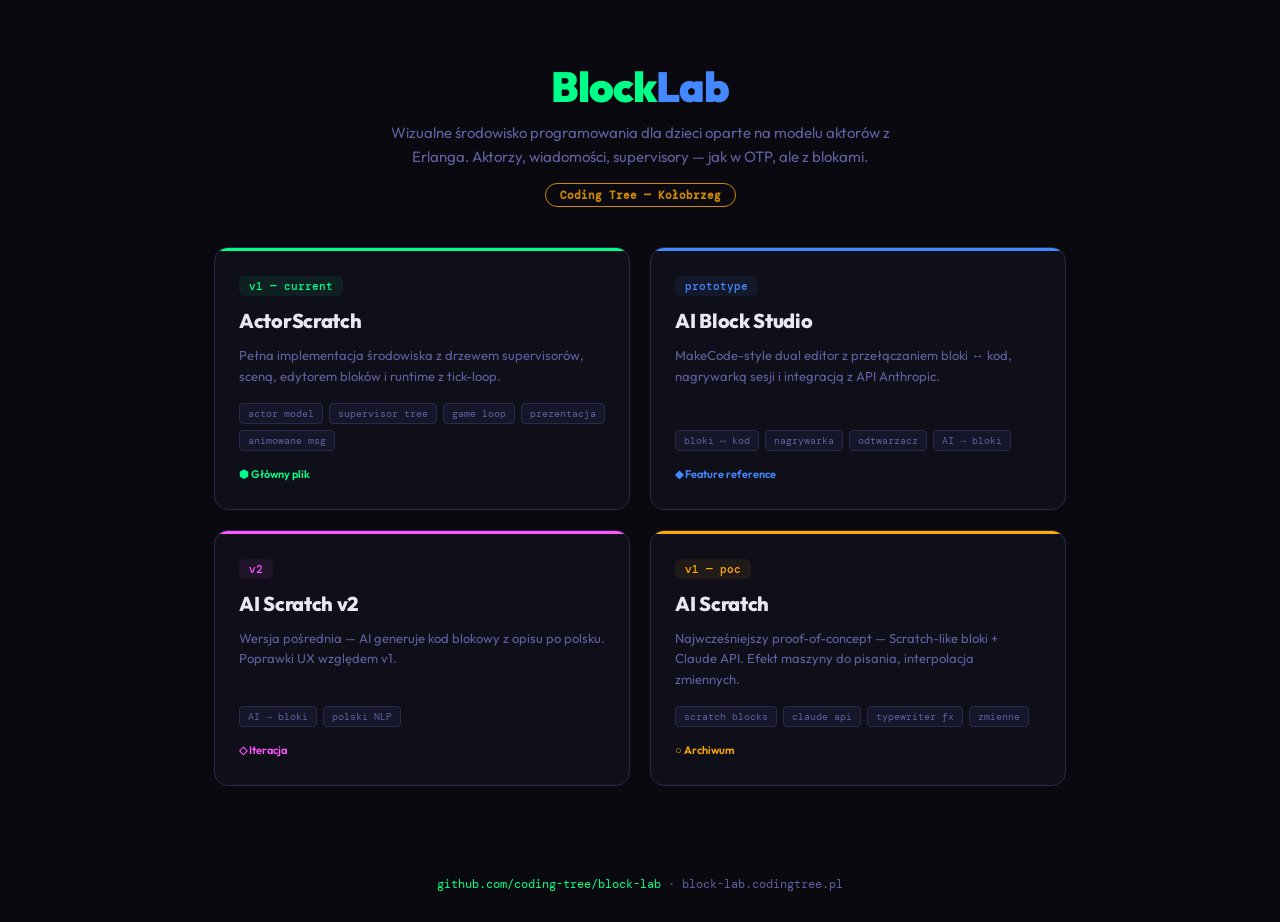
==== index.html @ 1caf3f64 "Initial commit — landing page + all prototype versions BlockLab visual programming environment for k" ====
<!DOCTYPE html>
<html lang="pl">
<head>
<meta charset="UTF-8">
<meta name="viewport" content="width=device-width, initial-scale=1.0">
<title>Block Lab — Coding Tree</title>
<link href="https://fonts.googleapis.com/css2?family=DM+Mono:wght@400;500&family=Outfit:wght@400;500;600;700;800;900&display=swap" rel="stylesheet">
<style>
:root {
  --bg:      #09090f;
  --bg2:     #0f0f1a;
  --bg3:     #16162a;
  --border:  #2a2a4a;
  --border2: #3a3a6a;
  --text:    #e8e8f0;
  --muted:   #6060a0;
  --green:   #00ff88;
  --blue:    #4488ff;
  --orange:  #ffaa00;
  --pink:    #ff55ff;
  --cyan:    #00ffff;
  --font:    'Outfit', sans-serif;
  --mono:    'DM Mono', monospace;
}

*, *::before, *::after { box-sizing: border-box; margin: 0; padding: 0; }

body {
  background: var(--bg);
  color: var(--text);
  font-family: var(--font);
  min-height: 100vh;
  display: flex;
  flex-direction: column;
  align-items: center;
}

header {
  text-align: center;
  padding: 60px 20px 40px;
}

header h1 {
  font-size: 42px;
  font-weight: 900;
  letter-spacing: -1px;
  margin-bottom: 8px;
}
header h1 .block { color: var(--green); }
header h1 .lab { color: var(--blue); }

header p {
  font-size: 15px;
  color: var(--muted);
  max-width: 520px;
  line-height: 1.6;
}

header .badge {
  display: inline-block;
  margin-top: 14px;
  padding: 4px 14px;
  font-size: 11px;
  font-weight: 600;
  font-family: var(--mono);
  color: var(--orange);
  border: 1px solid var(--orange);
  border-radius: 20px;
  opacity: .8;
}

.grid {
  display: grid;
  grid-template-columns: repeat(auto-fit, minmax(280px, 1fr));
  gap: 20px;
  max-width: 900px;
  width: 100%;
  padding: 0 24px 60px;
}

.card {
  background: var(--bg2);
  border: 1px solid var(--border);
  border-radius: 14px;
  padding: 28px 24px;
  display: flex;
  flex-direction: column;
  gap: 12px;
  transition: border-color .2s, transform .2s;
  text-decoration: none;
  color: inherit;
  position: relative;
  overflow: hidden;
}

.card:hover {
  border-color: var(--border2);
  transform: translateY(-3px);
}

.card::before {
  content: '';
  position: absolute;
  top: 0; left: 0; right: 0;
  height: 3px;
}

.card[data-accent="green"]::before  { background: var(--green); }
.card[data-accent="blue"]::before   { background: var(--blue); }
.card[data-accent="pink"]::before   { background: var(--pink); }
.card[data-accent="orange"]::before { background: var(--orange); }

.card .version {
  font-family: var(--mono);
  font-size: 11px;
  font-weight: 500;
  padding: 3px 10px;
  border-radius: 6px;
  align-self: flex-start;
}

.card[data-accent="green"] .version  { color: var(--green); background: #00ff8812; }
.card[data-accent="blue"] .version   { color: var(--blue); background: #4488ff12; }
.card[data-accent="pink"] .version   { color: var(--pink); background: #ff55ff12; }
.card[data-accent="orange"] .version { color: var(--orange); background: #ffaa0012; }

.card h2 {
  font-size: 20px;
  font-weight: 800;
  letter-spacing: -.3px;
}

.card .desc {
  font-size: 13px;
  color: var(--muted);
  line-height: 1.6;
  flex: 1;
}

.card .features {
  display: flex;
  flex-wrap: wrap;
  gap: 6px;
  margin-top: 4px;
}

.card .features span {
  font-family: var(--mono);
  font-size: 10px;
  padding: 3px 8px;
  border-radius: 4px;
  background: var(--bg3);
  border: 1px solid var(--border);
  color: var(--muted);
}

.card .status {
  font-size: 11px;
  font-weight: 600;
  margin-top: 4px;
}

footer {
  padding: 30px 20px;
  text-align: center;
  font-size: 12px;
  color: var(--muted);
  font-family: var(--mono);
}

footer a {
  color: var(--green);
  text-decoration: none;
}
footer a:hover { text-decoration: underline; }
</style>
</head>
<body>

<header>
  <h1><span class="block">Block</span><span class="lab">Lab</span></h1>
  <p>Wizualne środowisko programowania dla dzieci oparte na modelu aktorów z Erlanga. Aktorzy, wiadomości, supervisory — jak w OTP, ale z blokami.</p>
  <div class="badge">Coding Tree — Kołobrzeg</div>
</header>

<div class="grid">

  <a class="card" href="actor-scratch-v1.html" data-accent="green">
    <span class="version">v1 — current</span>
    <h2>ActorScratch</h2>
    <p class="desc">Pełna implementacja środowiska z drzewem supervisorów, sceną, edytorem bloków i runtime z tick-loop.</p>
    <div class="features">
      <span>actor model</span>
      <span>supervisor tree</span>
      <span>game loop</span>
      <span>prezentacja</span>
      <span>animowane msg</span>
    </div>
    <div class="status" style="color: var(--green);">⬢ Główny plik</div>
  </a>

  <a class="card" href="ai-block-studio.html" data-accent="blue">
    <span class="version">prototype</span>
    <h2>AI Block Studio</h2>
    <p class="desc">MakeCode-style dual editor z przełączaniem bloki ↔ kod, nagrywarką sesji i integracją z API Anthropic.</p>
    <div class="features">
      <span>bloki ↔ kod</span>
      <span>nagrywarka</span>
      <span>odtwarzacz</span>
      <span>AI → bloki</span>
    </div>
    <div class="status" style="color: var(--blue);">◆ Feature reference</div>
  </a>

  <a class="card" href="ai-scratch-v2.html" data-accent="pink">
    <span class="version">v2</span>
    <h2>AI Scratch v2</h2>
    <p class="desc">Wersja pośrednia — AI generuje kod blokowy z opisu po polsku. Poprawki UX względem v1.</p>
    <div class="features">
      <span>AI → bloki</span>
      <span>polski NLP</span>
    </div>
    <div class="status" style="color: var(--pink);">◇ Iteracja</div>
  </a>

  <a class="card" href="ai-scratch.html" data-accent="orange">
    <span class="version">v1 — poc</span>
    <h2>AI Scratch</h2>
    <p class="desc">Najwcześniejszy proof-of-concept — Scratch-like bloki + Claude API. Efekt maszyny do pisania, interpolacja zmiennych.</p>
    <div class="features">
      <span>scratch blocks</span>
      <span>claude api</span>
      <span>typewriter fx</span>
      <span>zmienne</span>
    </div>
    <div class="status" style="color: var(--orange);">○ Archiwum</div>
  </a>

</div>

<footer>
  <a href="https://github.com/coding-tree/block-lab">github.com/coding-tree/block-lab</a> · block-lab.codingtree.pl
</footer>

</body>
</html>
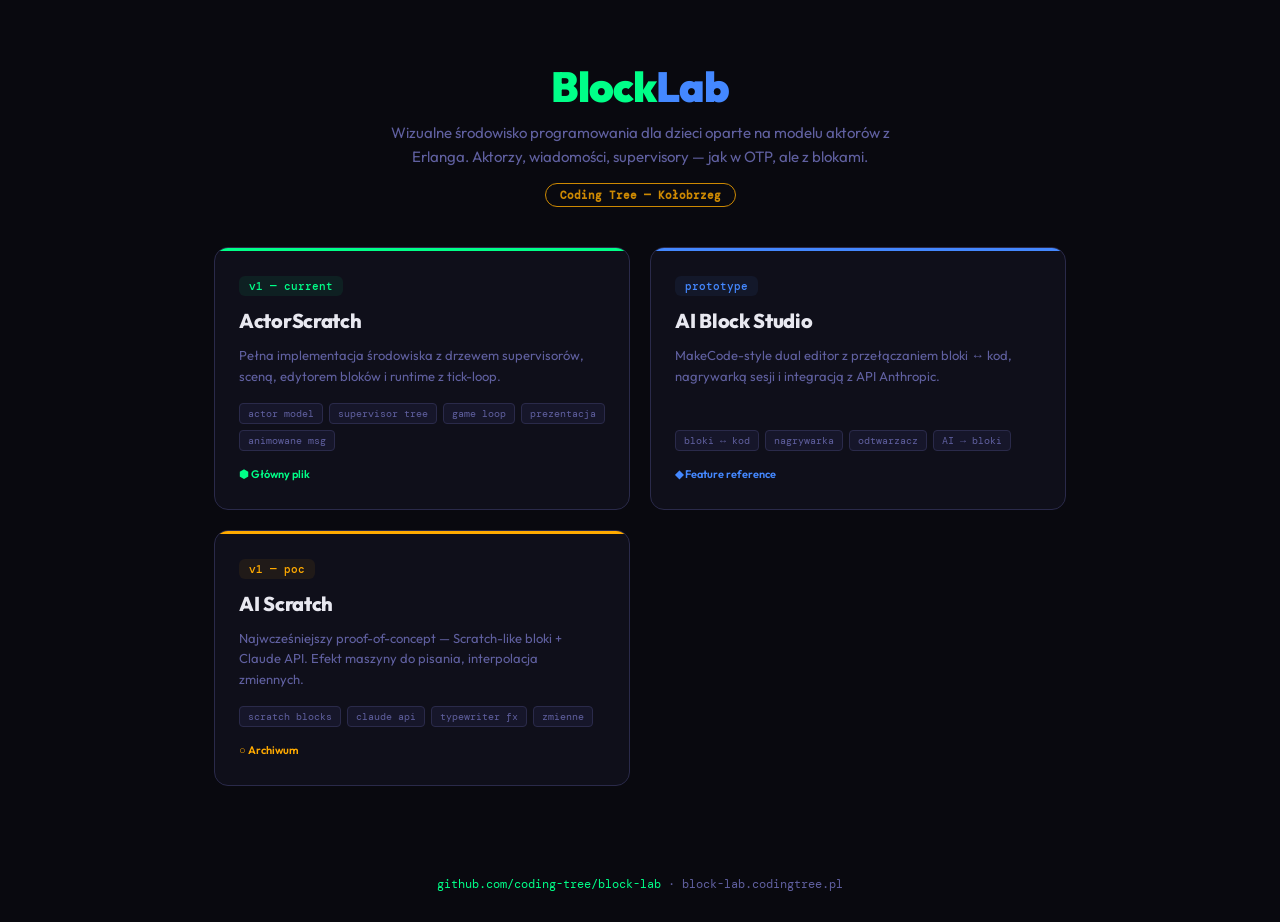
==== commit 946dc738: "Remove incomplete ai-scratch-v2 project" ====
--- a/index.html
+++ b/index.html
@@ -185,7 +185,7 @@
 
 <div class="grid">
 
-  <a class="card" href="actor-scratch-v1.html" data-accent="green">
+  <a class="card" href="actor-scratch/" data-accent="green">
     <span class="version">v1 — current</span>
     <h2>ActorScratch</h2>
     <p class="desc">Pełna implementacja środowiska z drzewem supervisorów, sceną, edytorem bloków i runtime z tick-loop.</p>
@@ -199,7 +199,7 @@
     <div class="status" style="color: var(--green);">⬢ Główny plik</div>
   </a>
 
-  <a class="card" href="ai-block-studio.html" data-accent="blue">
+  <a class="card" href="ai-block-studio/" data-accent="blue">
     <span class="version">prototype</span>
     <h2>AI Block Studio</h2>
     <p class="desc">MakeCode-style dual editor z przełączaniem bloki ↔ kod, nagrywarką sesji i integracją z API Anthropic.</p>
@@ -212,18 +212,7 @@
     <div class="status" style="color: var(--blue);">◆ Feature reference</div>
   </a>
 
-  <a class="card" href="ai-scratch-v2.html" data-accent="pink">
-    <span class="version">v2</span>
-    <h2>AI Scratch v2</h2>
-    <p class="desc">Wersja pośrednia — AI generuje kod blokowy z opisu po polsku. Poprawki UX względem v1.</p>
-    <div class="features">
-      <span>AI → bloki</span>
-      <span>polski NLP</span>
-    </div>
-    <div class="status" style="color: var(--pink);">◇ Iteracja</div>
-  </a>
-
-  <a class="card" href="ai-scratch.html" data-accent="orange">
+<a class="card" href="ai-scratch/" data-accent="orange">
     <span class="version">v1 — poc</span>
     <h2>AI Scratch</h2>
     <p class="desc">Najwcześniejszy proof-of-concept — Scratch-like bloki + Claude API. Efekt maszyny do pisania, interpolacja zmiennych.</p>
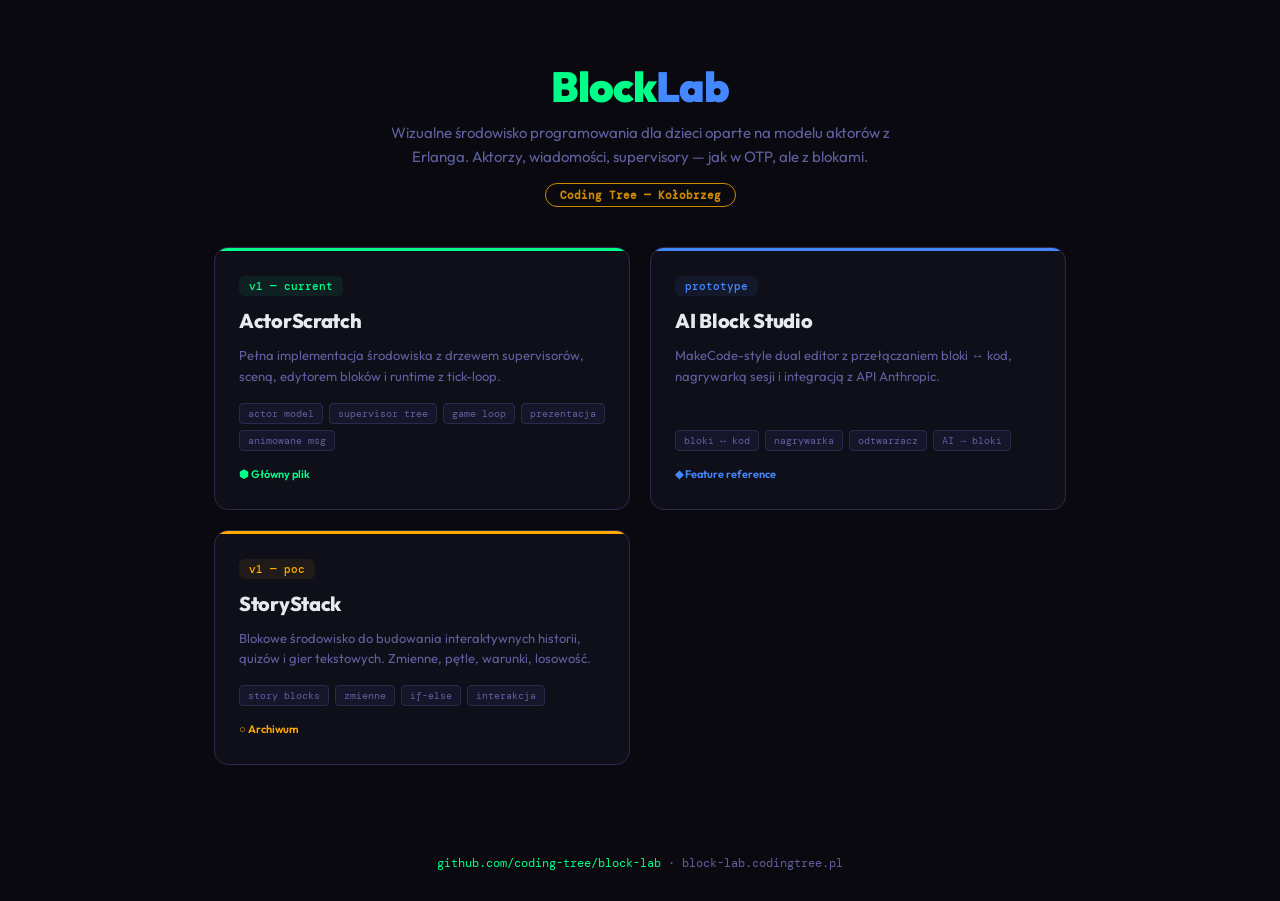
==== commit a96d50ba: "Rename AI Scratch to StoryStack Rebranded to reflect actual focus: building interactive stories, qui" ====
--- a/index.html
+++ b/index.html
@@ -212,15 +212,15 @@
     <div class="status" style="color: var(--blue);">◆ Feature reference</div>
   </a>
 
-<a class="card" href="ai-scratch/" data-accent="orange">
+<a class="card" href="story-stack/" data-accent="orange">
     <span class="version">v1 — poc</span>
-    <h2>AI Scratch</h2>
-    <p class="desc">Najwcześniejszy proof-of-concept — Scratch-like bloki + Claude API. Efekt maszyny do pisania, interpolacja zmiennych.</p>
+    <h2>StoryStack</h2>
+    <p class="desc">Blokowe środowisko do budowania interaktywnych historii, quizów i gier tekstowych. Zmienne, pętle, warunki, losowość.</p>
     <div class="features">
-      <span>scratch blocks</span>
-      <span>claude api</span>
-      <span>typewriter fx</span>
+      <span>story blocks</span>
       <span>zmienne</span>
+      <span>if-else</span>
+      <span>interakcja</span>
     </div>
     <div class="status" style="color: var(--orange);">○ Archiwum</div>
   </a>
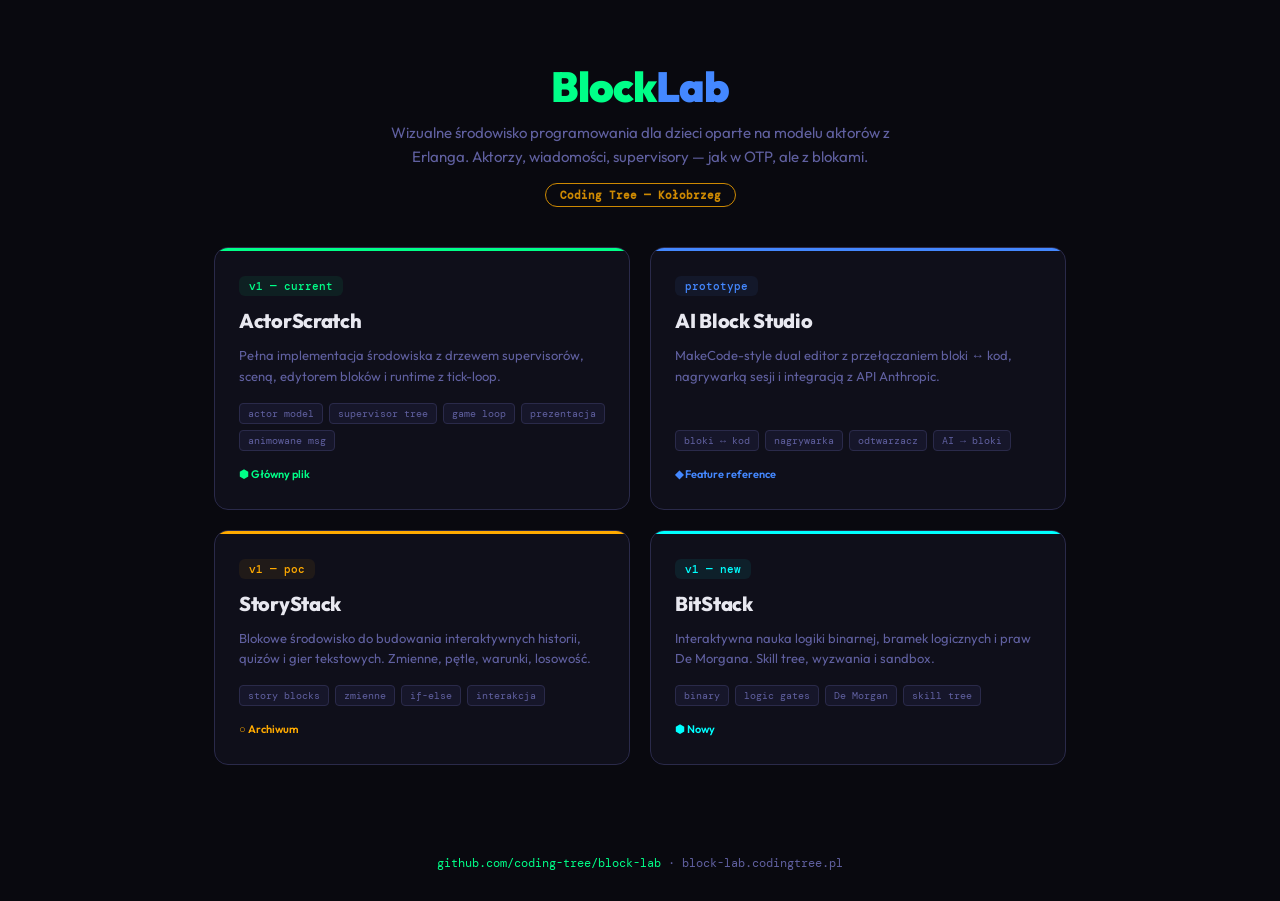
==== commit 8afaf49b: "Add BitStack — interactive binary & logic gates learning tool New tool at bit-stack/ teaching binary" ====
--- a/index.html
+++ b/index.html
@@ -109,6 +109,7 @@
 .card[data-accent="blue"]::before   { background: var(--blue); }
 .card[data-accent="pink"]::before   { background: var(--pink); }
 .card[data-accent="orange"]::before { background: var(--orange); }
+.card[data-accent="cyan"]::before   { background: var(--cyan); }
 
 .card .version {
   font-family: var(--mono);
@@ -123,6 +124,7 @@
 .card[data-accent="blue"] .version   { color: var(--blue); background: #4488ff12; }
 .card[data-accent="pink"] .version   { color: var(--pink); background: #ff55ff12; }
 .card[data-accent="orange"] .version { color: var(--orange); background: #ffaa0012; }
+.card[data-accent="cyan"] .version   { color: var(--cyan); background: #00ffff12; }
 
 .card h2 {
   font-size: 20px;
@@ -225,6 +227,19 @@
     <div class="status" style="color: var(--orange);">○ Archiwum</div>
   </a>
 
+  <a class="card" href="bit-stack/" data-accent="cyan">
+    <span class="version">v1 — new</span>
+    <h2>BitStack</h2>
+    <p class="desc">Interaktywna nauka logiki binarnej, bramek logicznych i praw De Morgana. Skill tree, wyzwania i sandbox.</p>
+    <div class="features">
+      <span>binary</span>
+      <span>logic gates</span>
+      <span>De Morgan</span>
+      <span>skill tree</span>
+    </div>
+    <div class="status" style="color: var(--cyan);">⬢ Nowy</div>
+  </a>
+
 </div>
 
 <footer>
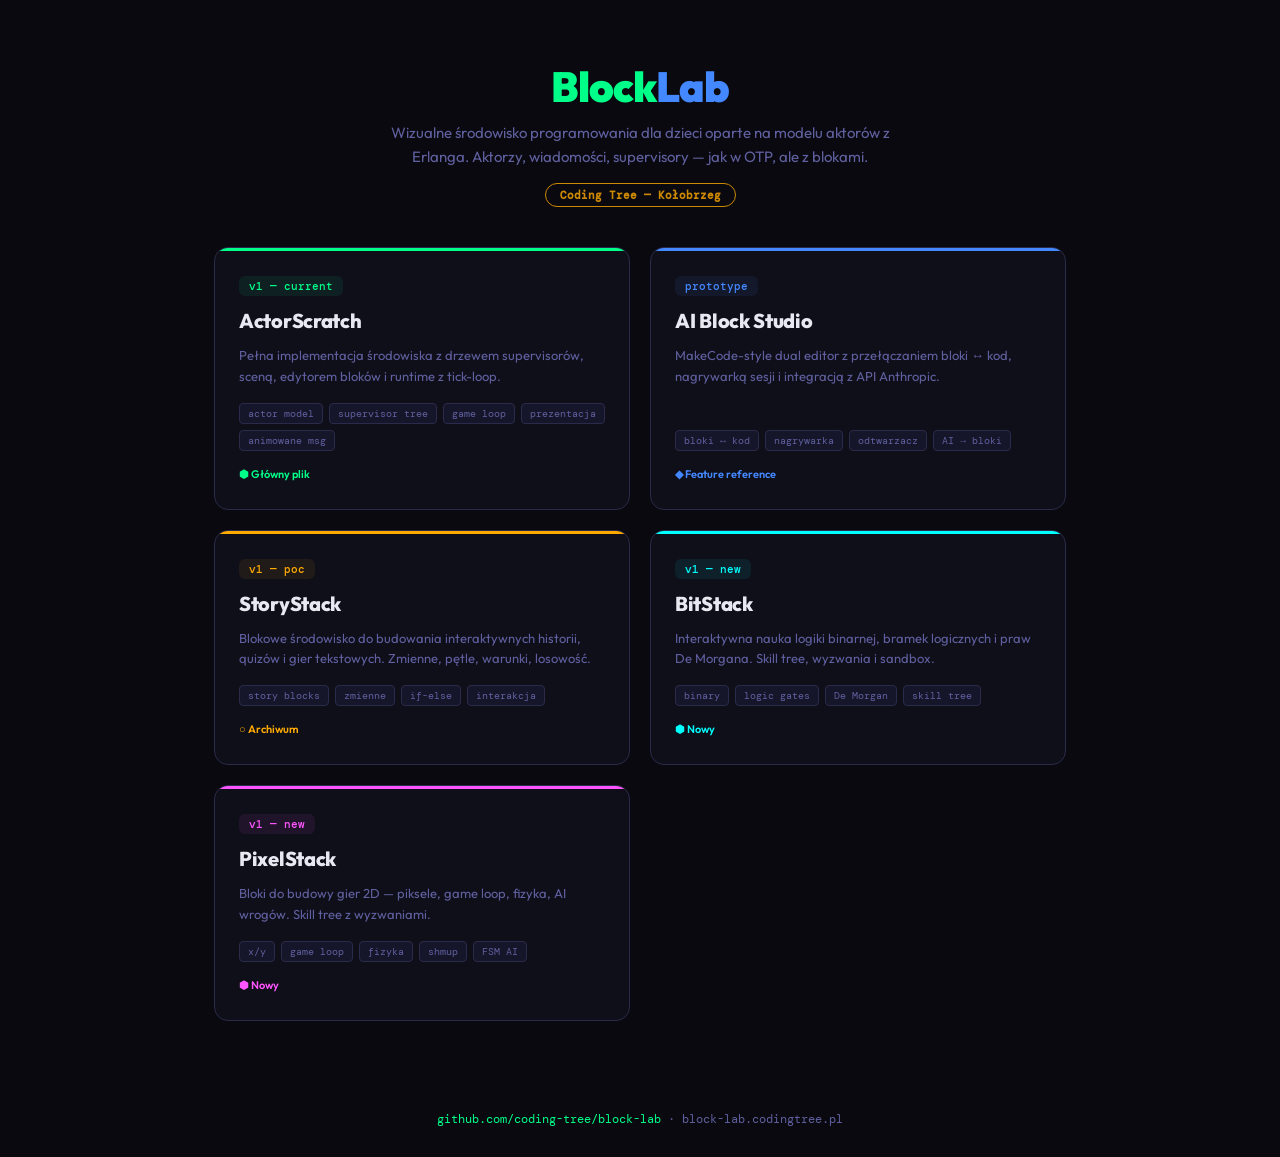
==== commit c8f16da4: "Link PixelStack card on block-lab index" ====
--- a/index.html
+++ b/index.html
@@ -240,6 +240,20 @@
     <div class="status" style="color: var(--cyan);">⬢ Nowy</div>
   </a>
 
+  <a class="card" href="pixel-stack/" data-accent="pink">
+    <span class="version">v1 — new</span>
+    <h2>PixelStack</h2>
+    <p class="desc">Bloki do budowy gier 2D — piksele, game loop, fizyka, AI wrogów. Skill tree z wyzwaniami.</p>
+    <div class="features">
+      <span>x/y</span>
+      <span>game loop</span>
+      <span>fizyka</span>
+      <span>shmup</span>
+      <span>FSM AI</span>
+    </div>
+    <div class="status" style="color: var(--pink);">⬢ Nowy</div>
+  </a>
+
 </div>
 
 <footer>
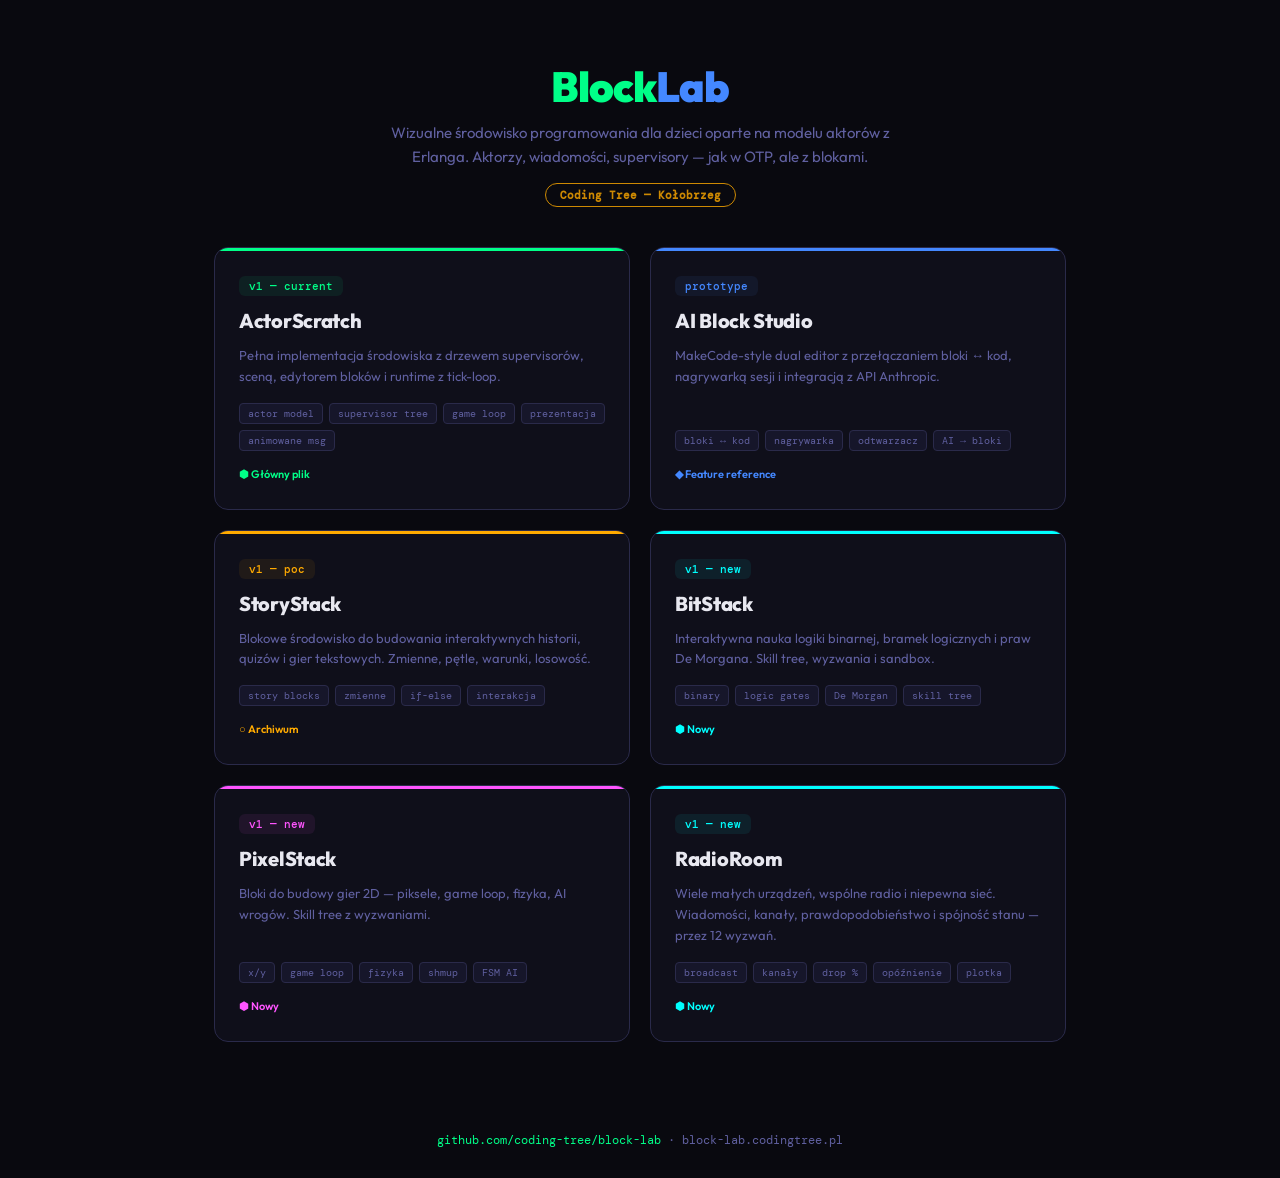
==== commit 6695e824: "RadioRoom M6: Chapter 3 (eventual consistency) + landing-page link Four eventual-consistency challen" ====
--- a/index.html
+++ b/index.html
@@ -254,6 +254,20 @@
     <div class="status" style="color: var(--pink);">⬢ Nowy</div>
   </a>
 
+  <a class="card" href="radio-room/" data-accent="cyan">
+    <span class="version">v1 — new</span>
+    <h2>RadioRoom</h2>
+    <p class="desc">Wiele małych urządzeń, wspólne radio i niepewna sieć. Wiadomości, kanały, prawdopodobieństwo i spójność stanu — przez 12 wyzwań.</p>
+    <div class="features">
+      <span>broadcast</span>
+      <span>kanały</span>
+      <span>drop %</span>
+      <span>opóźnienie</span>
+      <span>plotka</span>
+    </div>
+    <div class="status" style="color: var(--cyan);">⬢ Nowy</div>
+  </a>
+
 </div>
 
 <footer>
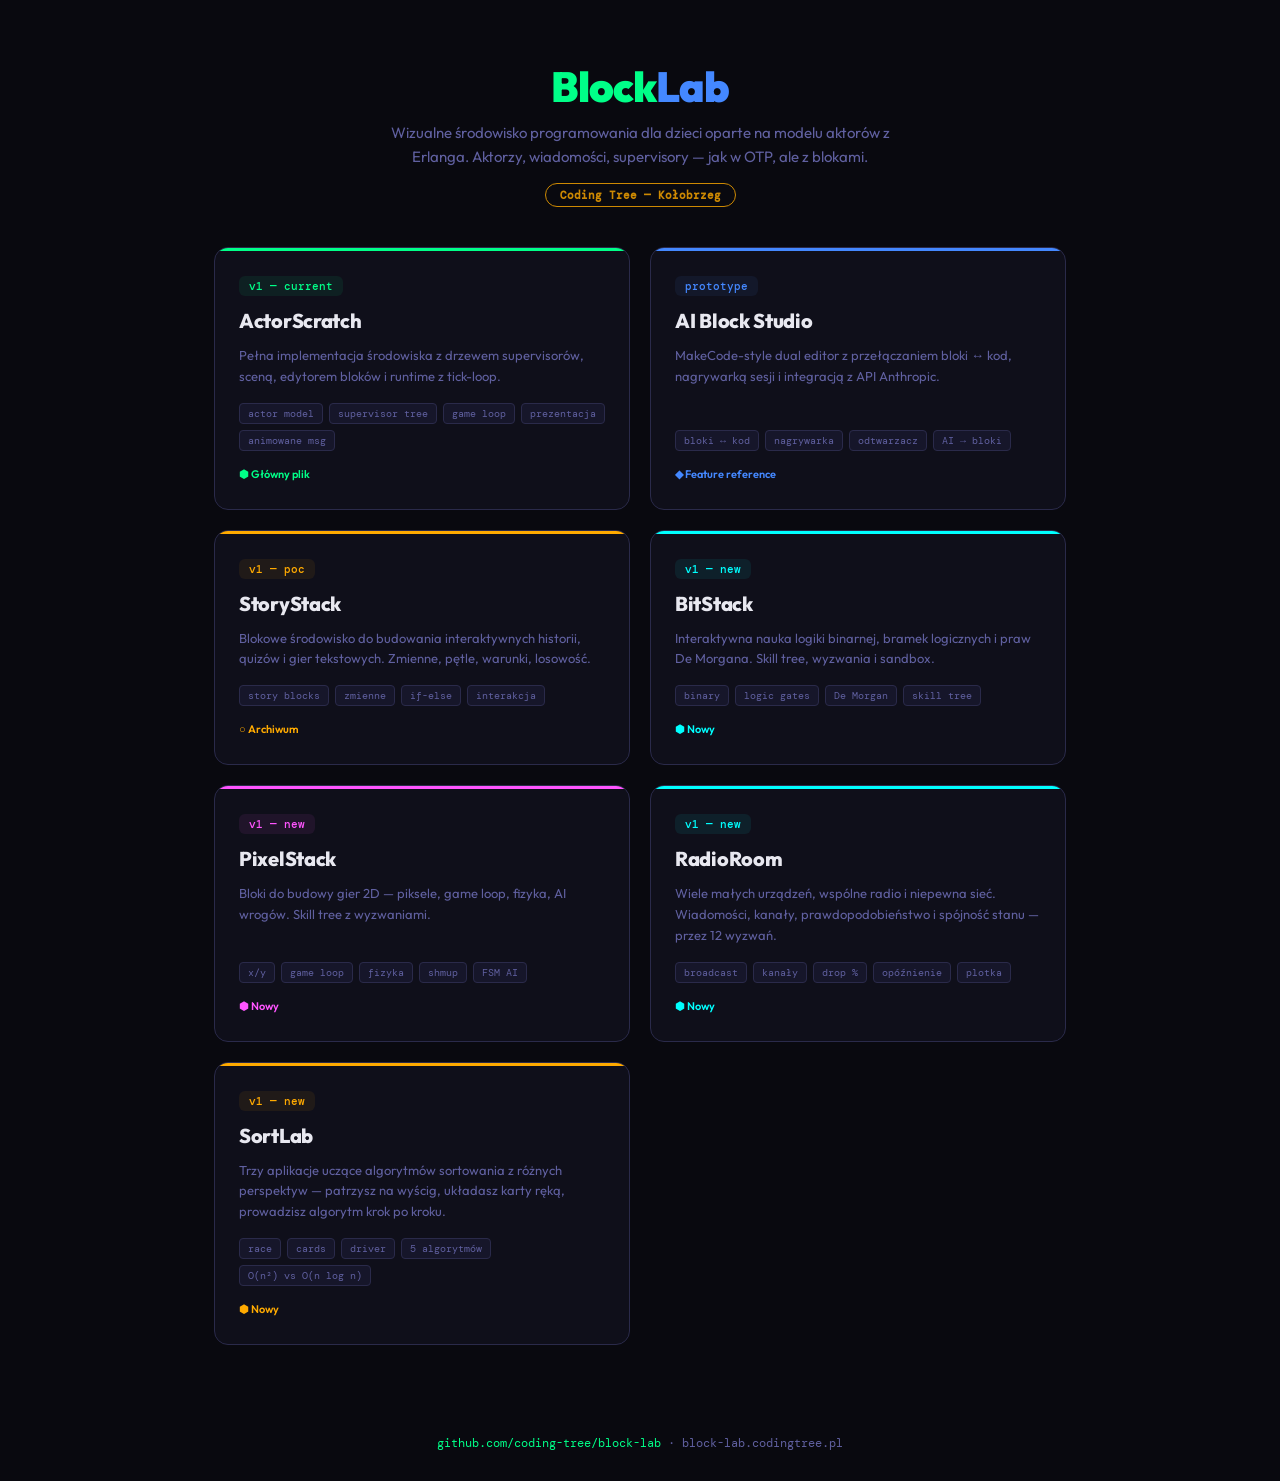
==== commit 7df6a2b9: "Add SortLab card to block-lab landing page Suite landing already lives at sort-lab/index.html (commi" ====
--- a/index.html
+++ b/index.html
@@ -268,6 +268,20 @@
     <div class="status" style="color: var(--cyan);">⬢ Nowy</div>
   </a>
 
+  <a class="card" href="sort-lab/" data-accent="orange">
+    <span class="version">v1 — new</span>
+    <h2>SortLab</h2>
+    <p class="desc">Trzy aplikacje uczące algorytmów sortowania z różnych perspektyw — patrzysz na wyścig, układasz karty ręką, prowadzisz algorytm krok po kroku.</p>
+    <div class="features">
+      <span>race</span>
+      <span>cards</span>
+      <span>driver</span>
+      <span>5 algorytmów</span>
+      <span>O(n²) vs O(n log n)</span>
+    </div>
+    <div class="status" style="color: var(--orange);">⬢ Nowy</div>
+  </a>
+
 </div>
 
 <footer>
